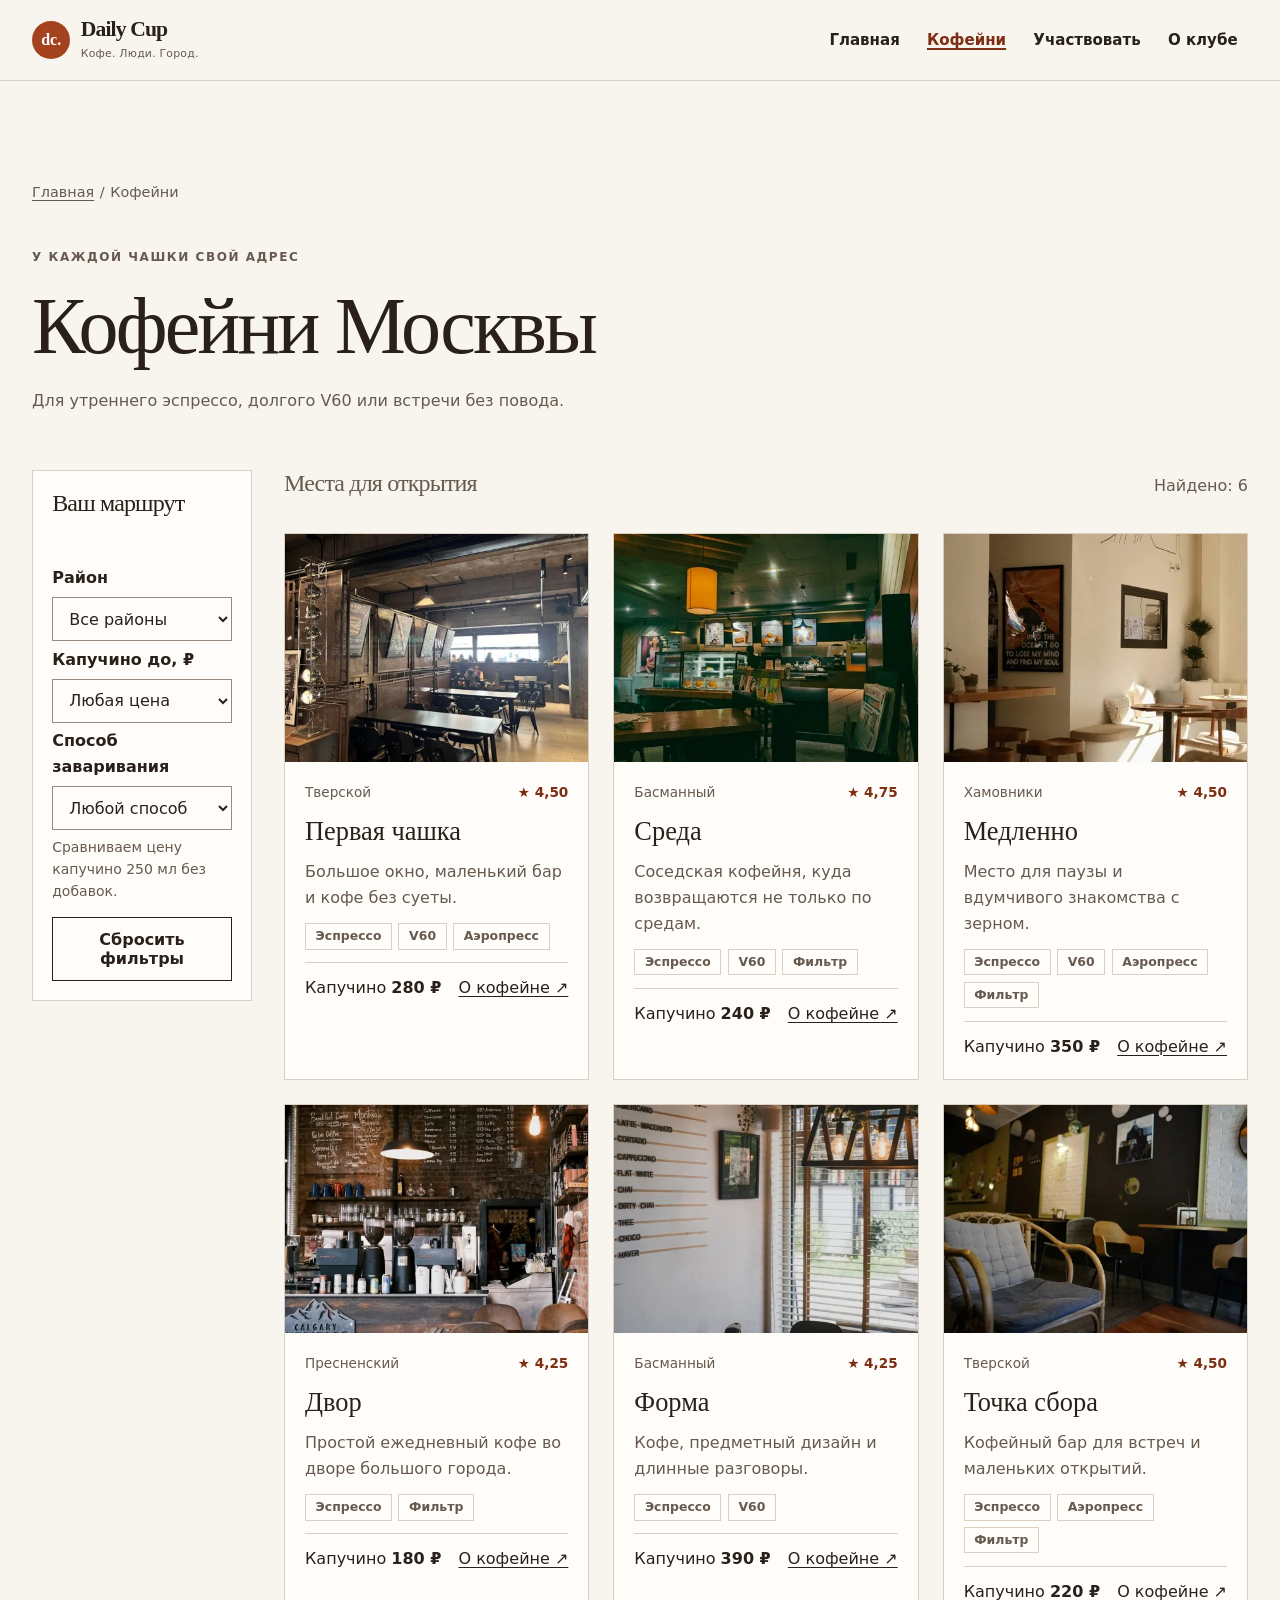
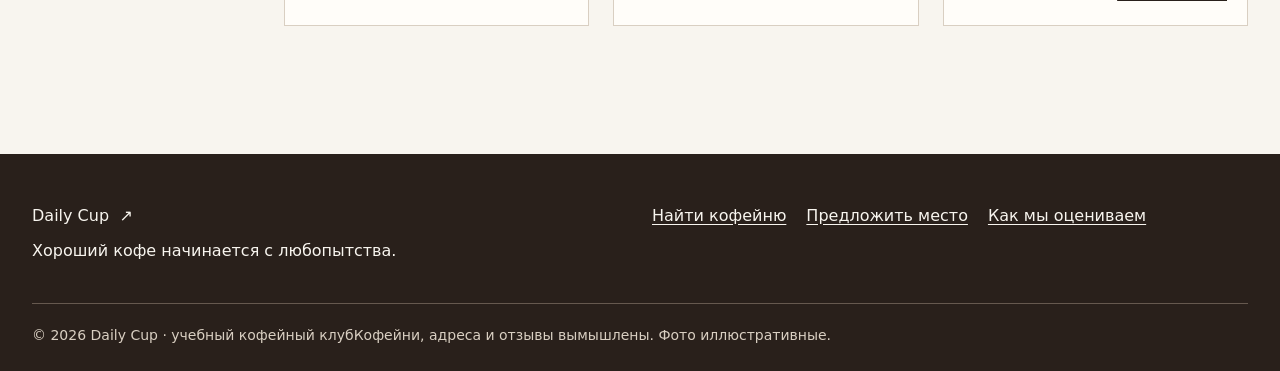
==== catalog.html @ 84a2f284 "feat: add cafe catalog with filters and detail pages" ====
<!doctype html>
<html lang="ru"><head><meta charset="utf-8"><meta name="viewport" content="width=device-width, initial-scale=1"><meta name="description" content="Подберите кофейню по району Москвы, цене капучино и способу заваривания."><meta name="theme-color" content="#f8f5ef"><title>Каталог кофеен · Daily Cup</title><link rel="stylesheet" href="css/style.css"><link rel="stylesheet" href="css/responsive.css"><script src="js/cafes.js" defer></script><script src="js/main.js" defer></script></head>
<body><a class="skip-link" href="#main">Перейти к содержимому</a><header class="site-header"><div class="container site-header__inner"><a class="brand" href="index.html" aria-label="Daily Cup, главная"><span class="brand__mark" aria-hidden="true">dc.</span><span class="brand__name">Daily Cup<span class="muted">Кофе. Люди. Город.</span></span></a><button class="menu-toggle" type="button" aria-expanded="false" aria-controls="site-nav">Меню <span aria-hidden="true">☰</span></button><nav class="site-nav" id="site-nav" aria-label="Главная навигация"><a class="site-nav__link" href="index.html">Главная</a><a class="site-nav__link" href="catalog.html" aria-current="page">Кофейни</a><a class="site-nav__link" href="order.html">Участвовать</a><a class="site-nav__link" href="contacts.html">О клубе</a></nav></div></header><main id="main" tabindex="-1"><div class="container section"><nav class="breadcrumbs" aria-label="Хлебные крошки"><a href="index.html">Главная</a><span aria-hidden="true">/</span><span aria-current="page">Кофейни</span></nav><header class="page-heading"><p class="eyebrow">У каждой чашки свой адрес</p><h1>Кофейни Москвы</h1><p class="section__lead">Для утреннего эспрессо, долгого V60 или встречи без повода.</p></header><div class="catalog-layout"><aside class="filter-panel" aria-labelledby="filter-title"><div class="section__heading"><h2 id="filter-title">Ваш маршрут</h2><button class="filter-toggle button button--small button--secondary" aria-expanded="false" aria-controls="filter-body" type="button">Фильтры</button></div><div class="filter-panel__body" id="filter-body"><form id="filter-form"><div class="field"><label class="field__label" for="district">Район</label><select id="district" name="district" aria-describedby="district-error" ><option value="">Все районы</option><option value="Тверской">Тверской</option><option value="Басманный">Басманный</option><option value="Хамовники">Хамовники</option><option value="Пресненский">Пресненский</option></select><span class="field__error" id="district-error"></span></div><div class="field"><label class="field__label" for="price">Капучино до, ₽</label><select id="price" name="price" aria-describedby="price-error" ><option value="">Любая цена</option><option value="200">200 ₽</option><option value="250">250 ₽</option><option value="300">300 ₽</option><option value="400">400 ₽</option></select><span class="field__error" id="price-error"></span></div><div class="field"><label class="field__label" for="method">Способ заваривания</label><select id="method" name="method" aria-describedby="method-error" ><option value="">Любой способ</option><option value="Эспрессо">Эспрессо</option><option value="V60">V60</option><option value="Аэропресс">Аэропресс</option><option value="Фильтр">Фильтр</option></select><span class="field__error" id="method-error"></span></div><p class="field__hint">Сравниваем цену капучино 250 мл без добавок.</p><button class="button button--secondary" type="reset">Сбросить фильтры</button></form></div></aside><section aria-labelledby="results-title"><div class="results-bar"><h2 id="results-title">Места для открытия</h2><p id="result-count" role="status">Найдено: 6</p></div><div class="cafe-grid" id="catalog-grid"><article class="cafe-card" data-cafe-id="pervaya" data-district="Тверской" data-price="280" data-methods="Эспрессо,V60,Аэропресс">
  <a class="cafe-card__media" href="product.html?id=pervaya" tabindex="-1" aria-hidden="true"><picture><source type="image/webp" srcset="images/cafe-1-480.webp 480w, images/cafe-1-960.webp 960w, images/cafe-1-1440.webp 1440w" sizes="(min-width: 1440px) 25vw, (min-width: 1024px) 33vw, (min-width: 768px) 50vw, 100vw"><img class="cafe-card__image" src="images/cafe-1-960.jpg" srcset="images/cafe-1-480.jpg 480w, images/cafe-1-960.jpg 960w, images/cafe-1-1440.jpg 1440w" sizes="(min-width: 1440px) 25vw, (min-width: 1024px) 33vw, (min-width: 768px) 50vw, 100vw" alt="" width="960" height="720" loading="lazy"></picture></a>
  <div class="cafe-card__body"><div class="cafe-card__meta"><span>Тверской</span><span class="rating" aria-label="Оценка клуба 4,50 из 5">★ 4,50</span></div>
  <h3 class="cafe-card__title"><a href="product.html?id=pervaya">Первая чашка</a></h3><p class="cafe-card__description">Большое окно, маленький бар и кофе без суеты.</p>
  <ul class="tags" aria-label="Способы заваривания"><li class="tag">Эспрессо</li><li class="tag">V60</li><li class="tag">Аэропресс</li></ul><div class="cafe-card__footer"><span>Капучино <strong>280 ₽</strong></span><a href="product.html?id=pervaya" aria-label="Подробнее о кофейне Первая чашка">О кофейне ↗</a></div></div></article><article class="cafe-card" data-cafe-id="sreda" data-district="Басманный" data-price="240" data-methods="Эспрессо,V60,Фильтр">
  <a class="cafe-card__media" href="product.html?id=sreda" tabindex="-1" aria-hidden="true"><picture><source type="image/webp" srcset="images/cafe-2-480.webp 480w, images/cafe-2-960.webp 960w, images/cafe-2-1440.webp 1440w" sizes="(min-width: 1440px) 25vw, (min-width: 1024px) 33vw, (min-width: 768px) 50vw, 100vw"><img class="cafe-card__image" src="images/cafe-2-960.jpg" srcset="images/cafe-2-480.jpg 480w, images/cafe-2-960.jpg 960w, images/cafe-2-1440.jpg 1440w" sizes="(min-width: 1440px) 25vw, (min-width: 1024px) 33vw, (min-width: 768px) 50vw, 100vw" alt="" width="960" height="720" loading="lazy"></picture></a>
  <div class="cafe-card__body"><div class="cafe-card__meta"><span>Басманный</span><span class="rating" aria-label="Оценка клуба 4,75 из 5">★ 4,75</span></div>
  <h3 class="cafe-card__title"><a href="product.html?id=sreda">Среда</a></h3><p class="cafe-card__description">Соседская кофейня, куда возвращаются не только по средам.</p>
  <ul class="tags" aria-label="Способы заваривания"><li class="tag">Эспрессо</li><li class="tag">V60</li><li class="tag">Фильтр</li></ul><div class="cafe-card__footer"><span>Капучино <strong>240 ₽</strong></span><a href="product.html?id=sreda" aria-label="Подробнее о кофейне Среда">О кофейне ↗</a></div></div></article><article class="cafe-card" data-cafe-id="medlenno" data-district="Хамовники" data-price="350" data-methods="Эспрессо,V60,Аэропресс,Фильтр">
  <a class="cafe-card__media" href="product.html?id=medlenno" tabindex="-1" aria-hidden="true"><picture><source type="image/webp" srcset="images/cafe-3-480.webp 480w, images/cafe-3-960.webp 960w, images/cafe-3-1440.webp 1440w" sizes="(min-width: 1440px) 25vw, (min-width: 1024px) 33vw, (min-width: 768px) 50vw, 100vw"><img class="cafe-card__image" src="images/cafe-3-960.jpg" srcset="images/cafe-3-480.jpg 480w, images/cafe-3-960.jpg 960w, images/cafe-3-1440.jpg 1440w" sizes="(min-width: 1440px) 25vw, (min-width: 1024px) 33vw, (min-width: 768px) 50vw, 100vw" alt="" width="960" height="720" loading="lazy"></picture></a>
  <div class="cafe-card__body"><div class="cafe-card__meta"><span>Хамовники</span><span class="rating" aria-label="Оценка клуба 4,50 из 5">★ 4,50</span></div>
  <h3 class="cafe-card__title"><a href="product.html?id=medlenno">Медленно</a></h3><p class="cafe-card__description">Место для паузы и вдумчивого знакомства с зерном.</p>
  <ul class="tags" aria-label="Способы заваривания"><li class="tag">Эспрессо</li><li class="tag">V60</li><li class="tag">Аэропресс</li><li class="tag">Фильтр</li></ul><div class="cafe-card__footer"><span>Капучино <strong>350 ₽</strong></span><a href="product.html?id=medlenno" aria-label="Подробнее о кофейне Медленно">О кофейне ↗</a></div></div></article><article class="cafe-card" data-cafe-id="dvor" data-district="Пресненский" data-price="180" data-methods="Эспрессо,Фильтр">
  <a class="cafe-card__media" href="product.html?id=dvor" tabindex="-1" aria-hidden="true"><picture><source type="image/webp" srcset="images/cafe-4-480.webp 480w, images/cafe-4-960.webp 960w, images/cafe-4-1440.webp 1440w" sizes="(min-width: 1440px) 25vw, (min-width: 1024px) 33vw, (min-width: 768px) 50vw, 100vw"><img class="cafe-card__image" src="images/cafe-4-960.jpg" srcset="images/cafe-4-480.jpg 480w, images/cafe-4-960.jpg 960w, images/cafe-4-1440.jpg 1440w" sizes="(min-width: 1440px) 25vw, (min-width: 1024px) 33vw, (min-width: 768px) 50vw, 100vw" alt="" width="960" height="720" loading="lazy"></picture></a>
  <div class="cafe-card__body"><div class="cafe-card__meta"><span>Пресненский</span><span class="rating" aria-label="Оценка клуба 4,25 из 5">★ 4,25</span></div>
  <h3 class="cafe-card__title"><a href="product.html?id=dvor">Двор</a></h3><p class="cafe-card__description">Простой ежедневный кофе во дворе большого города.</p>
  <ul class="tags" aria-label="Способы заваривания"><li class="tag">Эспрессо</li><li class="tag">Фильтр</li></ul><div class="cafe-card__footer"><span>Капучино <strong>180 ₽</strong></span><a href="product.html?id=dvor" aria-label="Подробнее о кофейне Двор">О кофейне ↗</a></div></div></article><article class="cafe-card" data-cafe-id="forma" data-district="Басманный" data-price="390" data-methods="Эспрессо,V60">
  <a class="cafe-card__media" href="product.html?id=forma" tabindex="-1" aria-hidden="true"><picture><source type="image/webp" srcset="images/cafe-5-480.webp 480w, images/cafe-5-960.webp 960w, images/cafe-5-1440.webp 1440w" sizes="(min-width: 1440px) 25vw, (min-width: 1024px) 33vw, (min-width: 768px) 50vw, 100vw"><img class="cafe-card__image" src="images/cafe-5-960.jpg" srcset="images/cafe-5-480.jpg 480w, images/cafe-5-960.jpg 960w, images/cafe-5-1440.jpg 1440w" sizes="(min-width: 1440px) 25vw, (min-width: 1024px) 33vw, (min-width: 768px) 50vw, 100vw" alt="" width="960" height="720" loading="lazy"></picture></a>
  <div class="cafe-card__body"><div class="cafe-card__meta"><span>Басманный</span><span class="rating" aria-label="Оценка клуба 4,25 из 5">★ 4,25</span></div>
  <h3 class="cafe-card__title"><a href="product.html?id=forma">Форма</a></h3><p class="cafe-card__description">Кофе, предметный дизайн и длинные разговоры.</p>
  <ul class="tags" aria-label="Способы заваривания"><li class="tag">Эспрессо</li><li class="tag">V60</li></ul><div class="cafe-card__footer"><span>Капучино <strong>390 ₽</strong></span><a href="product.html?id=forma" aria-label="Подробнее о кофейне Форма">О кофейне ↗</a></div></div></article><article class="cafe-card" data-cafe-id="tochka" data-district="Тверской" data-price="220" data-methods="Эспрессо,Аэропресс,Фильтр">
  <a class="cafe-card__media" href="product.html?id=tochka" tabindex="-1" aria-hidden="true"><picture><source type="image/webp" srcset="images/cafe-6-480.webp 480w, images/cafe-6-960.webp 960w, images/cafe-6-1440.webp 1440w" sizes="(min-width: 1440px) 25vw, (min-width: 1024px) 33vw, (min-width: 768px) 50vw, 100vw"><img class="cafe-card__image" src="images/cafe-6-960.jpg" srcset="images/cafe-6-480.jpg 480w, images/cafe-6-960.jpg 960w, images/cafe-6-1440.jpg 1440w" sizes="(min-width: 1440px) 25vw, (min-width: 1024px) 33vw, (min-width: 768px) 50vw, 100vw" alt="" width="960" height="720" loading="lazy"></picture></a>
  <div class="cafe-card__body"><div class="cafe-card__meta"><span>Тверской</span><span class="rating" aria-label="Оценка клуба 4,50 из 5">★ 4,50</span></div>
  <h3 class="cafe-card__title"><a href="product.html?id=tochka">Точка сбора</a></h3><p class="cafe-card__description">Кофейный бар для встреч и маленьких открытий.</p>
  <ul class="tags" aria-label="Способы заваривания"><li class="tag">Эспрессо</li><li class="tag">Аэропресс</li><li class="tag">Фильтр</li></ul><div class="cafe-card__footer"><span>Капучино <strong>220 ₽</strong></span><a href="product.html?id=tochka" aria-label="Подробнее о кофейне Точка сбора">О кофейне ↗</a></div></div></article></div><div class="empty-state" id="empty-state" hidden><h3>Пока нет такой чашки</h3><p>Попробуйте другой район, увеличьте бюджет или сбросьте фильтры.</p><button class="button" id="clear-filters" type="button">Показать все кофейни</button></div></section></div><noscript><p class="notice">Для фильтров нужен JavaScript. Полный каталог доступен выше.</p></noscript></div></main><footer class="site-footer"><div class="container site-footer__inner"><div><a class="brand" href="index.html">Daily Cup<span aria-hidden="true"> ↗</span></a><p>Хороший кофе начинается с любопытства.</p></div><nav class="site-footer__nav" aria-label="Навигация в подвале"><a href="catalog.html">Найти кофейню</a><a href="order.html#suggest">Предложить место</a><a href="contacts.html#criteria">Как мы оцениваем</a></nav></div><div class="container site-footer__bottom"><span>© 2026 Daily Cup · учебный кофейный клуб</span><span>Кофейни, адреса и отзывы вымышлены. Фото иллюстративные.</span></div></footer></body></html>
---- css/style.css ----
:root {
  color-scheme: light;
  --ink: #29201b;
  --muted: #66594f;
  --paper: #f8f5ef;
  --surface: #fffdf9;
  --accent: #a44220;
  --accent-dark: #7d2e13;
  --line: #d9cfc2;
  --soft: #eee6da;
  --display: Georgia, 'Times New Roman', serif;
  --body: system-ui, -apple-system, BlinkMacSystemFont, 'Segoe UI', sans-serif;
}

*, *::before, *::after { box-sizing: border-box; }
html { scroll-behavior: smooth; }
body { margin: 0; background: var(--paper); color: var(--ink); font: 400 1rem/1.6 var(--body); }
img { display: block; max-width: 100%; height: auto; }
picture { display: block; }
a { color: inherit; text-underline-offset: .2em; }
body { display: flex; min-height: 100vh; flex-direction: column; }
main { flex: 1; }
a:hover { color: var(--accent-dark); }
button, input, select, textarea { font: inherit; }
button { cursor: pointer; }
:focus-visible { outline: 3px solid var(--accent); outline-offset: 3px; }
[hidden] { display: none !important; }
h1, h2, h3, p { margin-top: 0; }
h1, h2, h3 { line-height: 1.15; }
h1, h2 { font-family: var(--display); font-weight: 400; letter-spacing: -.035em; }
.container { width: min(100% - 2rem, 90rem); margin-inline: auto; }
.visually-hidden { position: absolute; width: 1px; height: 1px; padding: 0; margin: -1px; overflow: hidden; clip: rect(0, 0, 0, 0); white-space: nowrap; border: 0; }
.skip-link { position: absolute; z-index: 100; top: .5rem; left: .5rem; padding: .75rem 1rem; background: var(--ink); color: #fff; transform: translateY(-160%); }
.skip-link:focus { transform: translateY(0); color: #fff; }

.site-header { position: relative; z-index: 10; background: var(--paper); border-bottom: 1px solid var(--line); }
.site-header__inner { display: flex; flex-wrap: wrap; align-items: center; justify-content: space-between; gap: .5rem 1rem; min-height: 5rem; }
.brand { display: inline-flex; align-items: center; gap: .65rem; min-height: 44px; color: var(--ink); text-decoration: none; }
.brand__mark { display: grid; place-items: center; width: 2.4rem; height: 2.4rem; border-radius: 50%; background: var(--accent); color: white; font-family: var(--display); font-weight: 700; }
.brand__name { font: 700 1.35rem/1 var(--display); letter-spacing: -.04em; }
.brand__name .muted { display: block; margin-top: .4rem; font: 400 .68rem/1.2 var(--body); letter-spacing: .02em; }
.menu-toggle, .filter-toggle { min-height: 44px; padding: .55rem .9rem; border: 1px solid var(--line); background: var(--surface); color: var(--ink); }
.menu-toggle { display: none; }
.js .menu-toggle { display: inline-flex; align-items: center; }
.site-nav { display: flex; flex-wrap: wrap; align-items: center; gap: 0 .4rem; width: 100%; padding-bottom: .75rem; }
.js .site-nav:not(.is-open) { display: none; }
.site-nav__link { display: inline-flex; align-items: center; min-height: 44px; padding: .5rem .65rem; font-size: .94rem; font-weight: 600; text-decoration: none; }
.site-nav__link[aria-current='page'] { color: var(--accent-dark); text-decoration: underline; text-decoration-thickness: 2px; }
.button { display: inline-flex; align-items: center; justify-content: center; gap: .5rem; min-height: 44px; padding: .75rem 1.2rem; border: 1px solid var(--ink); background: var(--ink); color: #fff; font-weight: 650; line-height: 1.2; text-align: center; text-decoration: none; transition: background-color .2s, color .2s, border-color .2s; }
.button:hover { border-color: var(--accent-dark); background: var(--accent-dark); color: #fff; }
.button--secondary { background: transparent; color: var(--ink); }
.button--secondary:hover { color: #fff; }
.button--light { border-color: var(--surface); background: var(--surface); color: var(--ink); }
.button--light:hover { border-color: var(--soft); background: var(--soft); color: var(--ink); }
.button--small { padding: .55rem .85rem; font-size: .9rem; }
.eyebrow { margin-bottom: .8rem; color: var(--accent-dark); font-size: .75rem; font-weight: 750; letter-spacing: .13em; text-transform: uppercase; }
.muted { color: var(--muted); }
.badge, .tag { display: inline-flex; align-items: center; padding: .25rem .6rem; border: 1px solid var(--line); color: var(--muted); font-size: .78rem; font-weight: 600; line-height: 1.3; }
.badge--accent { border-color: #dcb9a8; background: #f5e6dd; color: var(--accent-dark); }
.tags { display: flex; flex-wrap: wrap; gap: .4rem; padding: 0; margin: 0; list-style: none; }

.hero { padding-block: 2.5rem 0; }
.hero__content { padding-bottom: 2rem; }
.hero__title { max-width: 13ch; margin-bottom: 1.2rem; font-size: clamp(2.9rem, 8vw, 6.5rem); }
.hero__text { max-width: 38rem; color: var(--muted); font-size: 1.1rem; }
.hero__actions { display: flex; flex-wrap: wrap; gap: .75rem; margin-top: 1.5rem; }
.hero__media { position: relative; }
.hero__media img { width: 100%; aspect-ratio: 4 / 3; object-fit: cover; }
.hero__note { margin: .65rem 0 0; color: var(--muted); font-size: .85rem; }
.section { padding-block: 3.5rem; }
.section__heading, .catalog-header { margin-bottom: 1.75rem; }
.section__title { margin-bottom: .7rem; font-size: clamp(2.1rem, 5vw, 3.75rem); }
.section__lead { max-width: 44rem; margin-bottom: 1.5rem; color: var(--muted); }
.stats { display: grid; grid-template-columns: repeat(2, minmax(0, 1fr)); gap: 1rem; border-block: 1px solid var(--line); padding-block: 1.5rem; }
.stats__item { min-width: 0; color: var(--muted); font-size: .9rem; }
.stats__value { display: block; color: var(--ink); font: 400 2.2rem/1.1 var(--display); }
.cafe-grid { display: grid; grid-template-columns: minmax(0, 1fr); gap: 1.5rem; }
.cafe-card { min-width: 0; background: var(--surface); border: 1px solid var(--line); }
.cafe-card__media { position: relative; display: block; overflow: hidden; background: var(--soft); }
.cafe-card__media .badge { position: absolute; top: 1rem; left: 1rem; }
.cafe-card__image, .cafe-card__media img { width: 100%; aspect-ratio: 4 / 3; object-fit: cover; transition: transform .3s; }
.cafe-card:hover .cafe-card__image { transform: scale(1.025); }
.cafe-card__body { display: grid; gap: .8rem; padding: 1.25rem; }
.cafe-card__meta, .cafe-card__footer { display: flex; align-items: center; justify-content: space-between; flex-wrap: wrap; gap: .5rem; }
.cafe-card__meta { color: var(--muted); font-size: .85rem; }
.cafe-card__title { margin: 0; font: 400 1.65rem/1.15 var(--display); }
.cafe-card__title a { text-decoration: none; }
.cafe-card__title a:hover { text-decoration: underline; }
.cafe-card__description { margin: 0; color: var(--muted); }
.cafe-card__footer { padding-top: .75rem; border-top: 1px solid var(--line); }
.rating { color: var(--accent-dark); font-weight: 750; white-space: nowrap; }
.steps { display: grid; gap: 1.5rem; padding: 0; list-style: none; counter-reset: steps; }
.rating--large { font-size: 1.5rem; }
.photo-credit { margin-top: .5rem; color: var(--muted); font-size: .8rem; }
.steps__item { border-top: 1px solid var(--line); padding-top: 1rem; counter-increment: steps; }
.steps__item::before { content: '0' counter(steps); display: block; margin-bottom: 1rem; color: var(--accent-dark); font: 400 1.25rem var(--display); }
.banner { padding: 2rem; background: var(--ink); color: #fff; }
.banner .eyebrow { color: #f3bb9e; }
.banner a:not(.button) { color: inherit; }

.breadcrumbs { padding-block: 1.25rem; color: var(--muted); font-size: .9rem; }
.breadcrumbs span[aria-hidden='true'] { margin-inline: .35rem; }
.page-heading { padding-block: 1.5rem 2rem; }
.page-heading h1 { max-width: 20ch; margin-bottom: 1rem; font-size: clamp(2.6rem, 7vw, 5rem); }
.page-heading p { max-width: 45rem; color: var(--muted); }
.catalog-layout, .detail-layout, .content-layout { display: grid; gap: 2rem; align-items: start; }
.filter-panel { padding: 1.2rem; border: 1px solid var(--line); background: var(--surface); }
.filter-toggle { width: 100%; text-align: left; }
.filter-panel__body { padding-top: 1rem; }
.filter-panel__body.is-collapsed { display: none; }
.filter-summary { margin-block: 1rem; color: var(--muted); font-size: .9rem; }
.filter-actions { display: flex; flex-wrap: wrap; gap: .5rem; margin-top: 1rem; }
.results-bar { display: flex; flex-wrap: wrap; justify-content: space-between; align-items: center; gap: 1rem; margin-bottom: 1rem; color: var(--muted); }
.empty-state { padding: 2rem; border: 1px solid var(--line); background: var(--surface); }

.form { display: grid; gap: 1.25rem; }
.form__grid { display: grid; gap: 1.2rem; }
.form__group { min-width: 0; margin: 0; padding: 0; border: 0; }
.form__legend { margin-bottom: .75rem; font-weight: 700; }
.form__actions { display: flex; flex-wrap: wrap; gap: .75rem; align-items: center; }
.field { min-width: 0; }
.field__label { display: block; margin-bottom: .4rem; font-weight: 650; }
.field input:not([type='checkbox']):not([type='radio']), .field select, .field textarea { display: block; width: 100%; min-height: 44px; padding: .65rem .75rem; border: 1px solid #9a8b7e; border-radius: 0; background: var(--surface); color: var(--ink); }
.field textarea { min-height: 8rem; resize: vertical; }
.field input[type='checkbox'], .field input[type='radio'] { width: 1.2rem; height: 1.2rem; accent-color: var(--accent-dark); }
.field__check { display: flex; align-items: center; gap: .65rem; min-height: 44px; }
.field__hint { display: block; margin-top: .35rem; color: var(--muted); font-size: .875rem; }
.field__error { display: block; margin-top: .35rem; color: #9b291e; font-size: .875rem; }
.form-tabs, .detail-actions { display: flex; flex-wrap: wrap; gap: .75rem; margin-block: 1rem; }
.field [aria-invalid='true'] { border-color: #9b291e !important; outline: 2px solid #9b291e; outline-offset: 1px; }
.notice { padding: 1rem 1.2rem; border-left: 4px solid var(--ink); background: var(--soft); }
.notice--success { border-color: #38633e; background: #e8f1e7; }
.notice--error { border-color: #9b291e; background: #fae9e5; }

.detail-intro { margin-bottom: 1.5rem; }
.detail-photo img { width: 100%; aspect-ratio: 4 / 3; object-fit: cover; }
.detail-summary { display: grid; gap: 1rem; }
.gallery { display: flex; flex-wrap: wrap; gap: .5rem; margin-top: 1rem; }
.gallery__button { padding: 0; border: 0; background: var(--soft); }
.gallery__button img { width: 100%; aspect-ratio: 4 / 3; object-fit: cover; }
.facts { display: grid; gap: 0; margin: 0; }
.facts__item { display: flex; justify-content: space-between; gap: 1rem; padding-block: .85rem; border-bottom: 1px solid var(--line); }
.facts__label { color: var(--muted); }
.facts__value { margin: 0; font-weight: 650; text-align: right; }
.table-wrapper { width: 100%; }
.criteria-table { display: block; width: 100%; border-collapse: collapse; }
.criteria-table thead { position: absolute; width: 1px; height: 1px; overflow: hidden; clip: rect(0, 0, 0, 0); white-space: nowrap; }
.criteria-table tbody, .criteria-table tr, .criteria-table th, .criteria-table td { display: block; }
.criteria-table tr { margin-bottom: .75rem; padding: .8rem 1rem; border: 1px solid var(--line); background: var(--surface); }
.criteria-table th, .criteria-table td { padding: .4rem 0; text-align: left; }
.criteria-table td[data-label]::before { content: attr(data-label) ': '; color: var(--muted); font-weight: 600; }
.reviews, .saved-list { display: grid; gap: 1rem; }
.review, .saved-item { padding: 1.25rem; border: 1px solid var(--line); background: var(--surface); }
.review__meta { display: flex; flex-wrap: wrap; justify-content: space-between; gap: .5rem; margin-bottom: .75rem; color: var(--muted); }
.review__text { margin-bottom: 0; }
.prose { max-width: 48rem; }
.prose h2 { margin-top: 2rem; font-size: 2rem; }
.prose p, .prose li { max-width: 70ch; }
.review__scores { display: flex; flex-wrap: wrap; gap: .5rem 1rem; color: var(--muted); font-size: .9rem; }
.faq { border-top: 1px solid var(--line); }
.faq details { border-bottom: 1px solid var(--line); }
.faq summary { min-height: 44px; padding-block: 1rem; font-weight: 650; cursor: pointer; }

.dialog { width: min(90vw, 60rem); max-width: 90vw; max-height: 90dvh; padding: 0; overflow: auto; border: 1px solid var(--line); background: var(--surface); color: var(--ink); }
.dialog::backdrop { background: rgb(25 18 14 / .75); }
.dialog__inner { padding: 1.25rem; }
.dialog__header { display: flex; justify-content: space-between; align-items: center; gap: 1rem; }
.dialog__close { display: inline-grid; place-items: center; flex: 0 0 44px; min-height: 44px; border: 1px solid var(--line); background: var(--surface); color: var(--ink); font-size: 1.5rem; }
.dialog__image { width: 100%; max-height: 70dvh; object-fit: contain; }
.site-footer { margin-top: 3rem; padding-block: 2.5rem 1.5rem; background: var(--ink); color: #f8f5ef; }
.site-footer__inner { display: grid; gap: 1.5rem; }
.site-footer .brand { color: inherit; }
.site-footer__nav { display: flex; flex-wrap: wrap; gap: .25rem 1.25rem; }
.site-footer__nav a { display: inline-flex; align-items: center; min-height: 44px; }
.site-footer a:hover { color: #f3bb9e; }
.site-footer__bottom { margin-top: 1.5rem; padding-top: 1.25rem; border-top: 1px solid #66594f; color: #d9cfc2; font-size: .875rem; }
---- css/responsive.css ----
@media (min-width: 48rem) {
  .container { width: min(100% - 4rem, 90rem); }
  .section { padding-block: 5rem; }
  .section__heading { display: flex; align-items: end; justify-content: space-between; gap: 2rem; }
  .stats { grid-template-columns: repeat(4, minmax(0, 1fr)); gap: 2rem; }
  .cafe-grid { grid-template-columns: repeat(2, minmax(0, 1fr)); }
  .steps { grid-template-columns: repeat(3, minmax(0, 1fr)); gap: 2rem; }
  .form__grid { grid-template-columns: repeat(2, minmax(0, 1fr)); }
  .field--wide { grid-column: 1 / -1; }
  .criteria-table { display: table; }
  .criteria-table thead { position: static; display: table-header-group; width: auto; height: auto; overflow: visible; clip: auto; white-space: normal; }
  .criteria-table tbody { display: table-row-group; }
  .criteria-table tr { display: table-row; margin: 0; padding: 0; border: 0; background: transparent; }
  .criteria-table th, .criteria-table td { display: table-cell; padding: 1rem; border-bottom: 1px solid var(--line); vertical-align: top; }
  .criteria-table th { background: var(--soft); }
  .criteria-table td[data-label]::before { content: none; }
  .site-footer__inner { grid-template-columns: 1fr 1fr; align-items: start; }
}

@media (min-width: 64rem) {
  .site-header__inner { flex-wrap: nowrap; }
  .js .menu-toggle { display: none; }
  .site-nav, .js .site-nav:not(.is-open) { display: flex; width: auto; padding-bottom: 0; }
  .hero { display: grid; grid-template-columns: 1fr 1fr; align-items: center; gap: 3rem; padding-block: 3rem 0; }
  .hero__content { padding-bottom: 0; }
  .hero__media img { min-height: 32rem; }
  .cafe-grid { grid-template-columns: repeat(3, minmax(0, 1fr)); }
  .catalog-layout { grid-template-columns: 220px minmax(0, 1fr); }
  .filter-toggle { display: none; }
  .filter-panel__body, .filter-panel__body.is-collapsed { display: block; padding-top: 0; }
  .detail-layout { grid-template-columns: minmax(0, 1.25fr) minmax(0, 1fr); gap: 3rem; }
  .content-layout { grid-template-columns: minmax(0, 2fr) minmax(15rem, 1fr); gap: 3rem; }
  .banner { padding: 3rem; }
}

@media (min-width: 90rem) {
  .cafe-grid { grid-template-columns: repeat(4, minmax(0, 1fr)); }
  .cafe-grid--top { grid-template-columns: repeat(3, minmax(0, 1fr)); }
}

@media (prefers-reduced-motion: reduce) {
  html { scroll-behavior: auto; }
  *, *::before, *::after { animation-duration: .01ms !important; animation-iteration-count: 1 !important; transition-duration: .01ms !important; scroll-behavior: auto !important; }
}
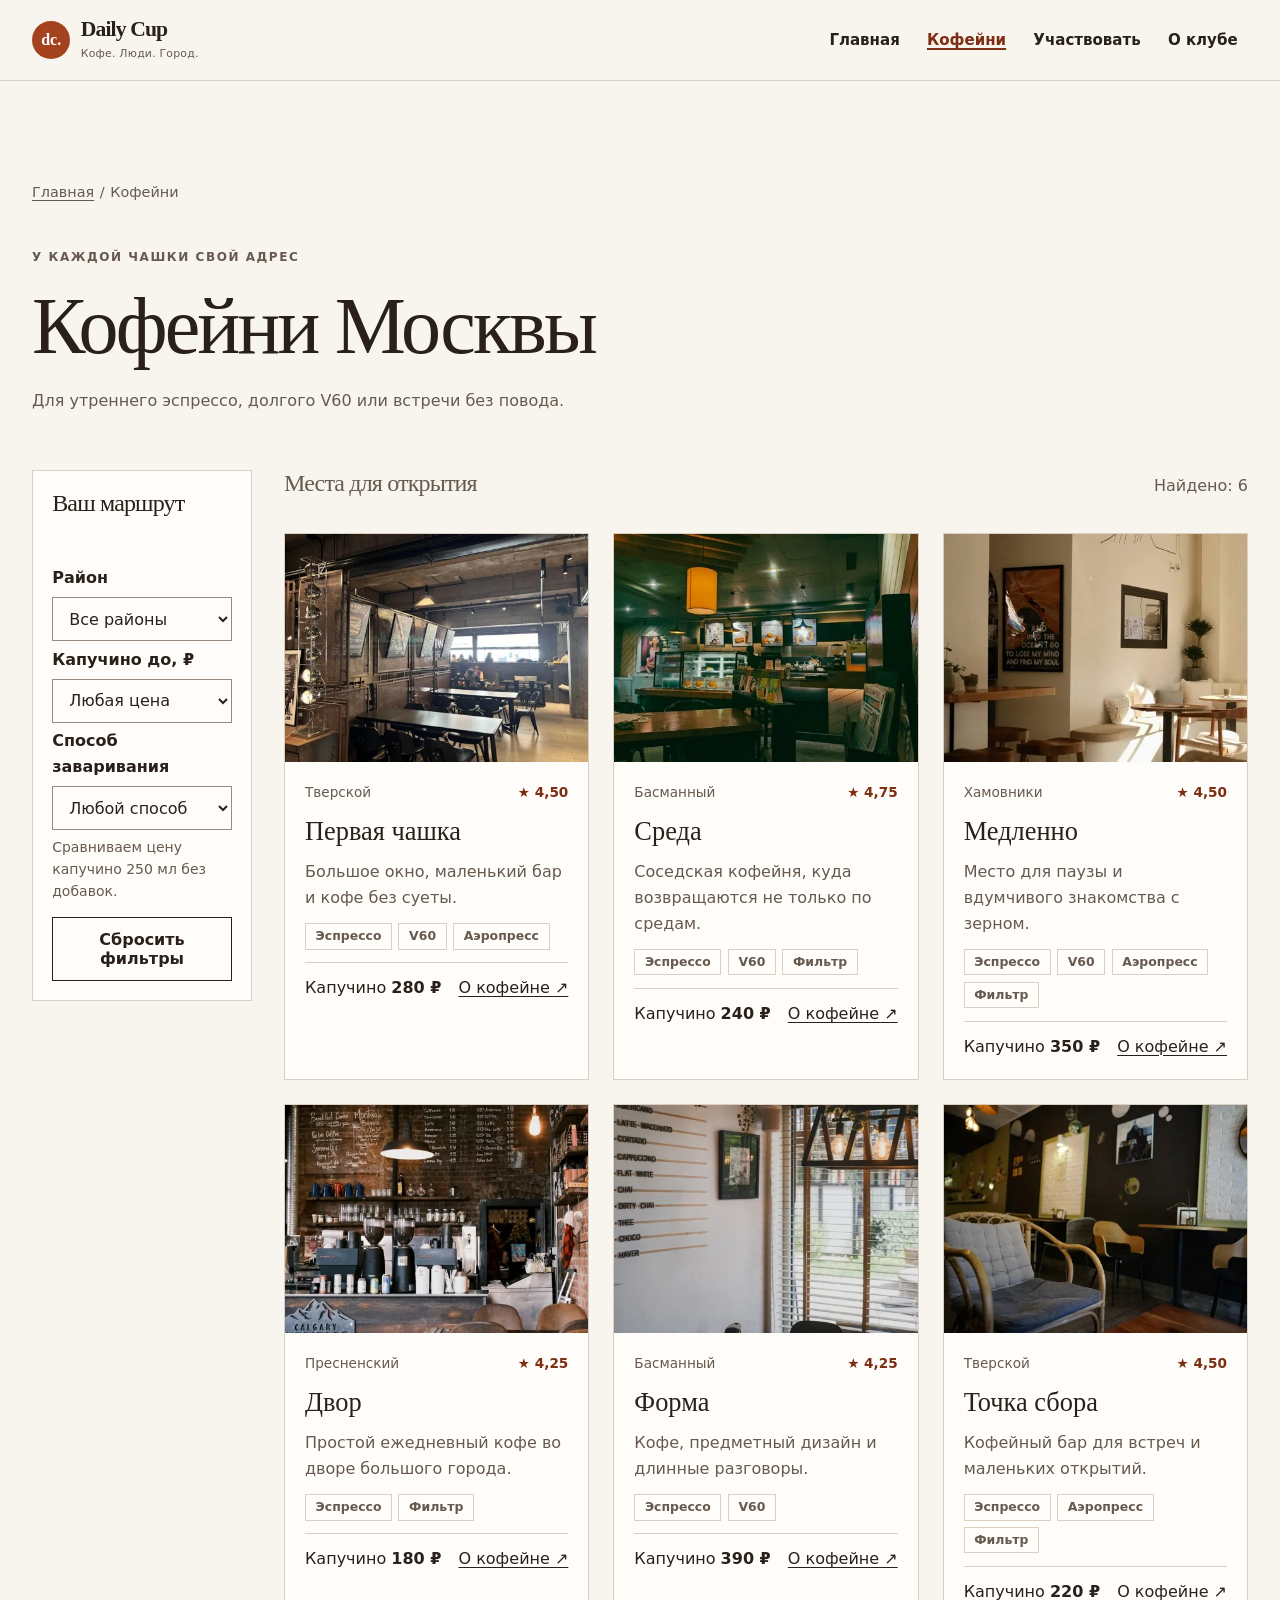
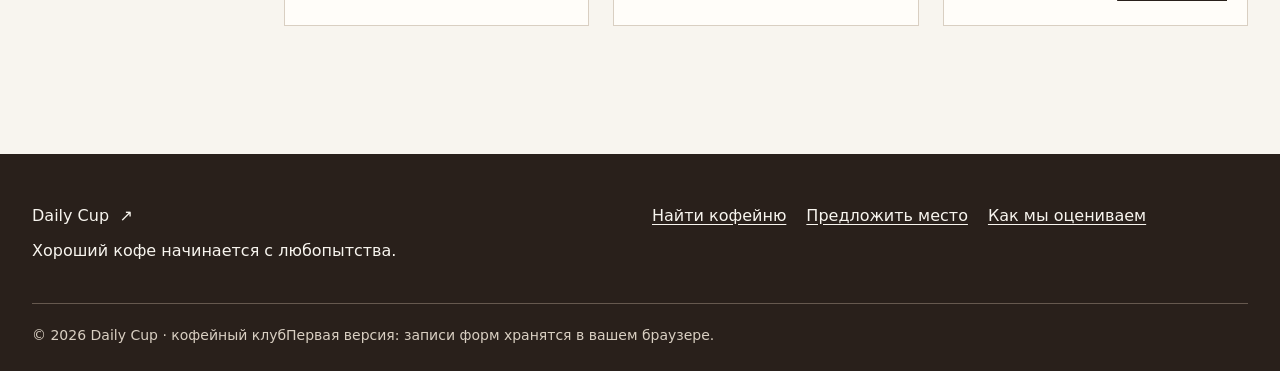
==== commit 2c06ee0c: "docs: position Daily Cup as a public product (cherry picked from commit 2864d81b08ce42ce01ddbb7c412d" ====
--- a/catalog.html
+++ b/catalog.html
@@ -24,4 +24,4 @@
   <a class="cafe-card__media" href="product.html?id=tochka" tabindex="-1" aria-hidden="true"><picture><source type="image/webp" srcset="images/cafe-6-480.webp 480w, images/cafe-6-960.webp 960w, images/cafe-6-1440.webp 1440w" sizes="(min-width: 1440px) 25vw, (min-width: 1024px) 33vw, (min-width: 768px) 50vw, 100vw"><img class="cafe-card__image" src="images/cafe-6-960.jpg" srcset="images/cafe-6-480.jpg 480w, images/cafe-6-960.jpg 960w, images/cafe-6-1440.jpg 1440w" sizes="(min-width: 1440px) 25vw, (min-width: 1024px) 33vw, (min-width: 768px) 50vw, 100vw" alt="" width="960" height="720" loading="lazy"></picture></a>
   <div class="cafe-card__body"><div class="cafe-card__meta"><span>Тверской</span><span class="rating" aria-label="Оценка клуба 4,50 из 5">★ 4,50</span></div>
   <h3 class="cafe-card__title"><a href="product.html?id=tochka">Точка сбора</a></h3><p class="cafe-card__description">Кофейный бар для встреч и маленьких открытий.</p>
-  <ul class="tags" aria-label="Способы заваривания"><li class="tag">Эспрессо</li><li class="tag">Аэропресс</li><li class="tag">Фильтр</li></ul><div class="cafe-card__footer"><span>Капучино <strong>220 ₽</strong></span><a href="product.html?id=tochka" aria-label="Подробнее о кофейне Точка сбора">О кофейне ↗</a></div></div></article></div><div class="empty-state" id="empty-state" hidden><h3>Пока нет такой чашки</h3><p>Попробуйте другой район, увеличьте бюджет или сбросьте фильтры.</p><button class="button" id="clear-filters" type="button">Показать все кофейни</button></div></section></div><noscript><p class="notice">Для фильтров нужен JavaScript. Полный каталог доступен выше.</p></noscript></div></main><footer class="site-footer"><div class="container site-footer__inner"><div><a class="brand" href="index.html">Daily Cup<span aria-hidden="true"> ↗</span></a><p>Хороший кофе начинается с любопытства.</p></div><nav class="site-footer__nav" aria-label="Навигация в подвале"><a href="catalog.html">Найти кофейню</a><a href="order.html#suggest">Предложить место</a><a href="contacts.html#criteria">Как мы оцениваем</a></nav></div><div class="container site-footer__bottom"><span>© 2026 Daily Cup · учебный кофейный клуб</span><span>Кофейни, адреса и отзывы вымышлены. Фото иллюстративные.</span></div></footer></body></html>
+  <ul class="tags" aria-label="Способы заваривания"><li class="tag">Эспрессо</li><li class="tag">Аэропресс</li><li class="tag">Фильтр</li></ul><div class="cafe-card__footer"><span>Капучино <strong>220 ₽</strong></span><a href="product.html?id=tochka" aria-label="Подробнее о кофейне Точка сбора">О кофейне ↗</a></div></div></article></div><div class="empty-state" id="empty-state" hidden><h3>Пока нет такой чашки</h3><p>Попробуйте другой район, увеличьте бюджет или сбросьте фильтры.</p><button class="button" id="clear-filters" type="button">Показать все кофейни</button></div></section></div><noscript><p class="notice">Для фильтров нужен JavaScript. Полный каталог доступен выше.</p></noscript></div></main><footer class="site-footer"><div class="container site-footer__inner"><div><a class="brand" href="index.html">Daily Cup<span aria-hidden="true"> ↗</span></a><p>Хороший кофе начинается с любопытства.</p></div><nav class="site-footer__nav" aria-label="Навигация в подвале"><a href="catalog.html">Найти кофейню</a><a href="order.html#suggest">Предложить место</a><a href="contacts.html#criteria">Как мы оцениваем</a></nav></div><div class="container site-footer__bottom"><span>© 2026 Daily Cup · кофейный клуб</span><span>Первая версия: записи форм хранятся в вашем браузере.</span></div></footer></body></html>
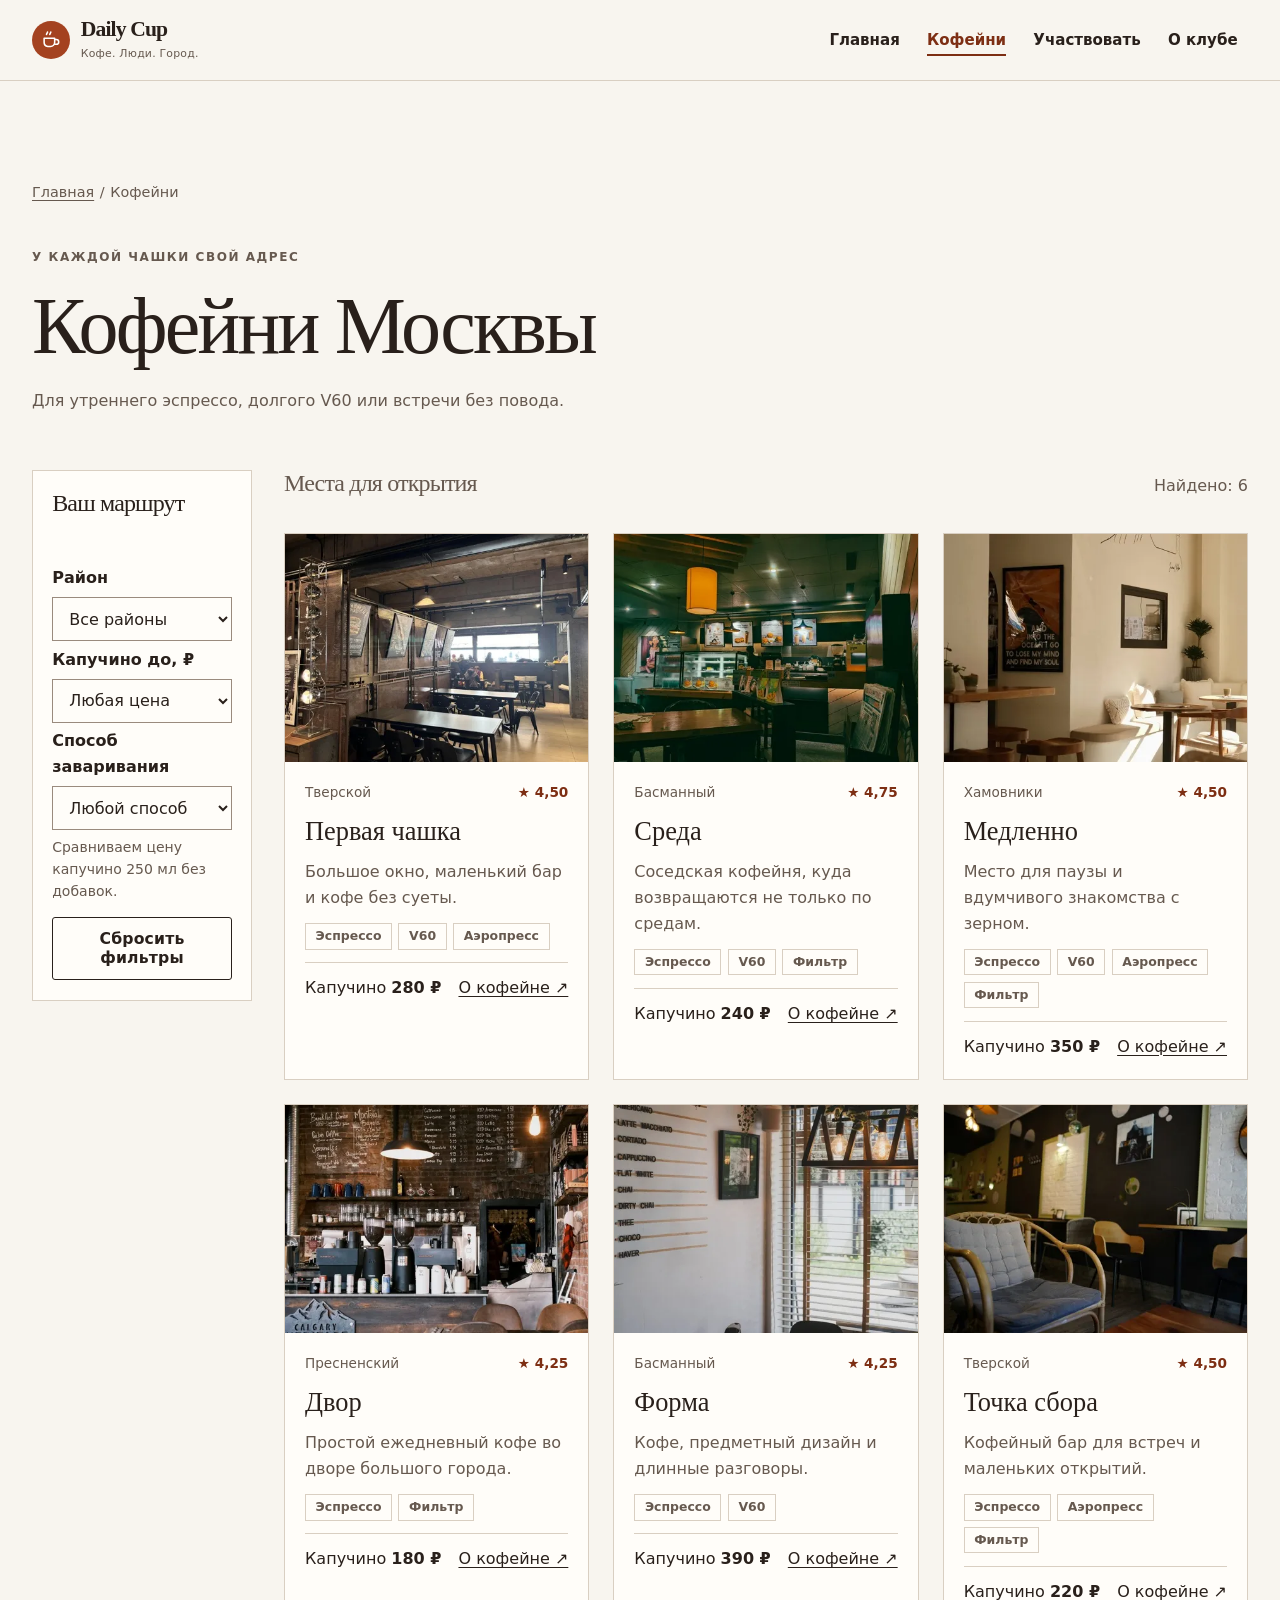
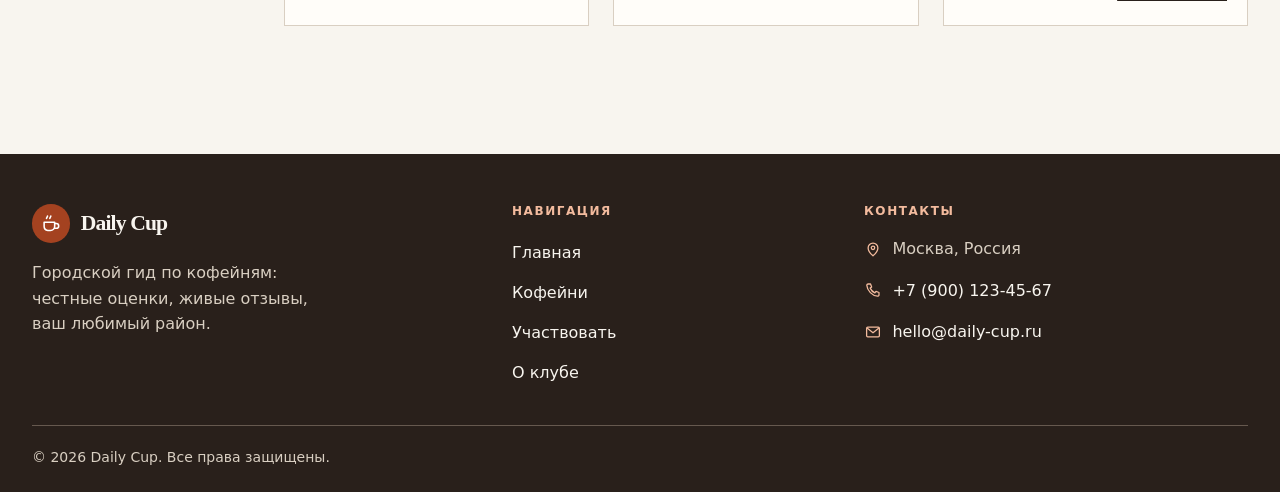
==== commit 26c502ac: "feat: rework footer, brand mark and add scroll animations" ====
--- a/catalog.html
+++ b/catalog.html
@@ -1,6 +1,6 @@
 <!doctype html>
 <html lang="ru"><head><meta charset="utf-8"><meta name="viewport" content="width=device-width, initial-scale=1"><meta name="description" content="Подберите кофейню по району Москвы, цене капучино и способу заваривания."><meta name="theme-color" content="#f8f5ef"><title>Каталог кофеен · Daily Cup</title><link rel="stylesheet" href="css/style.css"><link rel="stylesheet" href="css/responsive.css"><script src="js/cafes.js" defer></script><script src="js/main.js" defer></script></head>
-<body><a class="skip-link" href="#main">Перейти к содержимому</a><header class="site-header"><div class="container site-header__inner"><a class="brand" href="index.html" aria-label="Daily Cup, главная"><span class="brand__mark" aria-hidden="true">dc.</span><span class="brand__name">Daily Cup<span class="muted">Кофе. Люди. Город.</span></span></a><button class="menu-toggle" type="button" aria-expanded="false" aria-controls="site-nav">Меню <span aria-hidden="true">☰</span></button><nav class="site-nav" id="site-nav" aria-label="Главная навигация"><a class="site-nav__link" href="index.html">Главная</a><a class="site-nav__link" href="catalog.html" aria-current="page">Кофейни</a><a class="site-nav__link" href="order.html">Участвовать</a><a class="site-nav__link" href="contacts.html">О клубе</a></nav></div></header><main id="main" tabindex="-1"><div class="container section"><nav class="breadcrumbs" aria-label="Хлебные крошки"><a href="index.html">Главная</a><span aria-hidden="true">/</span><span aria-current="page">Кофейни</span></nav><header class="page-heading"><p class="eyebrow">У каждой чашки свой адрес</p><h1>Кофейни Москвы</h1><p class="section__lead">Для утреннего эспрессо, долгого V60 или встречи без повода.</p></header><div class="catalog-layout"><aside class="filter-panel" aria-labelledby="filter-title"><div class="section__heading"><h2 id="filter-title">Ваш маршрут</h2><button class="filter-toggle button button--small button--secondary" aria-expanded="false" aria-controls="filter-body" type="button">Фильтры</button></div><div class="filter-panel__body" id="filter-body"><form id="filter-form"><div class="field"><label class="field__label" for="district">Район</label><select id="district" name="district" aria-describedby="district-error" ><option value="">Все районы</option><option value="Тверской">Тверской</option><option value="Басманный">Басманный</option><option value="Хамовники">Хамовники</option><option value="Пресненский">Пресненский</option></select><span class="field__error" id="district-error"></span></div><div class="field"><label class="field__label" for="price">Капучино до, ₽</label><select id="price" name="price" aria-describedby="price-error" ><option value="">Любая цена</option><option value="200">200 ₽</option><option value="250">250 ₽</option><option value="300">300 ₽</option><option value="400">400 ₽</option></select><span class="field__error" id="price-error"></span></div><div class="field"><label class="field__label" for="method">Способ заваривания</label><select id="method" name="method" aria-describedby="method-error" ><option value="">Любой способ</option><option value="Эспрессо">Эспрессо</option><option value="V60">V60</option><option value="Аэропресс">Аэропресс</option><option value="Фильтр">Фильтр</option></select><span class="field__error" id="method-error"></span></div><p class="field__hint">Сравниваем цену капучино 250 мл без добавок.</p><button class="button button--secondary" type="reset">Сбросить фильтры</button></form></div></aside><section aria-labelledby="results-title"><div class="results-bar"><h2 id="results-title">Места для открытия</h2><p id="result-count" role="status">Найдено: 6</p></div><div class="cafe-grid" id="catalog-grid"><article class="cafe-card" data-cafe-id="pervaya" data-district="Тверской" data-price="280" data-methods="Эспрессо,V60,Аэропресс">
+<body><a class="skip-link" href="#main">Перейти к содержимому</a><header class="site-header"><div class="container site-header__inner"><a class="brand" href="index.html" aria-label="Daily Cup, главная"><span class="brand__mark" aria-hidden="true"><svg viewBox="0 0 24 24" width="22" height="22" fill="none" stroke="currentColor" stroke-width="1.7" stroke-linecap="round" stroke-linejoin="round" focusable="false"><path d="M4.5 10h11.5v4.5A4.5 4.5 0 0 1 11.5 19h-3A4.5 4.5 0 0 1 4.5 14.5z"/><path d="M16 11.5h1.8a2.6 2.6 0 0 1 0 5.2H16"/><path d="M8.2 3.2c0 1.2-1.1 1.7-1.1 2.9M11.8 3.2c0 1.2-1.1 1.7-1.1 2.9"/></svg></span><span class="brand__name">Daily Cup<span class="muted">Кофе. Люди. Город.</span></span></a><button class="menu-toggle" type="button" aria-expanded="false" aria-controls="site-nav">Меню <span aria-hidden="true">☰</span></button><nav class="site-nav" id="site-nav" aria-label="Главная навигация"><a class="site-nav__link" href="index.html">Главная</a><a class="site-nav__link" href="catalog.html" aria-current="page">Кофейни</a><a class="site-nav__link" href="order.html">Участвовать</a><a class="site-nav__link" href="contacts.html">О клубе</a></nav></div></header><main id="main" tabindex="-1"><div class="container section"><nav class="breadcrumbs" aria-label="Хлебные крошки"><a href="index.html">Главная</a><span aria-hidden="true">/</span><span aria-current="page">Кофейни</span></nav><header class="page-heading"><p class="eyebrow">У каждой чашки свой адрес</p><h1>Кофейни Москвы</h1><p class="section__lead">Для утреннего эспрессо, долгого V60 или встречи без повода.</p></header><div class="catalog-layout"><aside class="filter-panel" aria-labelledby="filter-title"><div class="section__heading"><h2 id="filter-title">Ваш маршрут</h2><button class="filter-toggle button button--small button--secondary" aria-expanded="false" aria-controls="filter-body" type="button">Фильтры</button></div><div class="filter-panel__body" id="filter-body"><form id="filter-form"><div class="field"><label class="field__label" for="district">Район</label><select id="district" name="district" aria-describedby="district-error" ><option value="">Все районы</option><option value="Тверской">Тверской</option><option value="Басманный">Басманный</option><option value="Хамовники">Хамовники</option><option value="Пресненский">Пресненский</option></select><span class="field__error" id="district-error"></span></div><div class="field"><label class="field__label" for="price">Капучино до, ₽</label><select id="price" name="price" aria-describedby="price-error" ><option value="">Любая цена</option><option value="200">200 ₽</option><option value="250">250 ₽</option><option value="300">300 ₽</option><option value="400">400 ₽</option></select><span class="field__error" id="price-error"></span></div><div class="field"><label class="field__label" for="method">Способ заваривания</label><select id="method" name="method" aria-describedby="method-error" ><option value="">Любой способ</option><option value="Эспрессо">Эспрессо</option><option value="V60">V60</option><option value="Аэропресс">Аэропресс</option><option value="Фильтр">Фильтр</option></select><span class="field__error" id="method-error"></span></div><p class="field__hint">Сравниваем цену капучино 250 мл без добавок.</p><button class="button button--secondary" type="reset">Сбросить фильтры</button></form></div></aside><section aria-labelledby="results-title"><div class="results-bar"><h2 id="results-title">Места для открытия</h2><p id="result-count" role="status">Найдено: 6</p></div><div class="cafe-grid" id="catalog-grid"><article class="cafe-card" data-cafe-id="pervaya" data-district="Тверской" data-price="280" data-methods="Эспрессо,V60,Аэропресс">
   <a class="cafe-card__media" href="product.html?id=pervaya" tabindex="-1" aria-hidden="true"><picture><source type="image/webp" srcset="images/cafe-1-480.webp 480w, images/cafe-1-960.webp 960w, images/cafe-1-1440.webp 1440w" sizes="(min-width: 1440px) 25vw, (min-width: 1024px) 33vw, (min-width: 768px) 50vw, 100vw"><img class="cafe-card__image" src="images/cafe-1-960.jpg" srcset="images/cafe-1-480.jpg 480w, images/cafe-1-960.jpg 960w, images/cafe-1-1440.jpg 1440w" sizes="(min-width: 1440px) 25vw, (min-width: 1024px) 33vw, (min-width: 768px) 50vw, 100vw" alt="" width="960" height="720" loading="lazy"></picture></a>
   <div class="cafe-card__body"><div class="cafe-card__meta"><span>Тверской</span><span class="rating" aria-label="Оценка клуба 4,50 из 5">★ 4,50</span></div>
   <h3 class="cafe-card__title"><a href="product.html?id=pervaya">Первая чашка</a></h3><p class="cafe-card__description">Большое окно, маленький бар и кофе без суеты.</p>
@@ -24,4 +24,27 @@
   <a class="cafe-card__media" href="product.html?id=tochka" tabindex="-1" aria-hidden="true"><picture><source type="image/webp" srcset="images/cafe-6-480.webp 480w, images/cafe-6-960.webp 960w, images/cafe-6-1440.webp 1440w" sizes="(min-width: 1440px) 25vw, (min-width: 1024px) 33vw, (min-width: 768px) 50vw, 100vw"><img class="cafe-card__image" src="images/cafe-6-960.jpg" srcset="images/cafe-6-480.jpg 480w, images/cafe-6-960.jpg 960w, images/cafe-6-1440.jpg 1440w" sizes="(min-width: 1440px) 25vw, (min-width: 1024px) 33vw, (min-width: 768px) 50vw, 100vw" alt="" width="960" height="720" loading="lazy"></picture></a>
   <div class="cafe-card__body"><div class="cafe-card__meta"><span>Тверской</span><span class="rating" aria-label="Оценка клуба 4,50 из 5">★ 4,50</span></div>
   <h3 class="cafe-card__title"><a href="product.html?id=tochka">Точка сбора</a></h3><p class="cafe-card__description">Кофейный бар для встреч и маленьких открытий.</p>
-  <ul class="tags" aria-label="Способы заваривания"><li class="tag">Эспрессо</li><li class="tag">Аэропресс</li><li class="tag">Фильтр</li></ul><div class="cafe-card__footer"><span>Капучино <strong>220 ₽</strong></span><a href="product.html?id=tochka" aria-label="Подробнее о кофейне Точка сбора">О кофейне ↗</a></div></div></article></div><div class="empty-state" id="empty-state" hidden><h3>Пока нет такой чашки</h3><p>Попробуйте другой район, увеличьте бюджет или сбросьте фильтры.</p><button class="button" id="clear-filters" type="button">Показать все кофейни</button></div></section></div><noscript><p class="notice">Для фильтров нужен JavaScript. Полный каталог доступен выше.</p></noscript></div></main><footer class="site-footer"><div class="container site-footer__inner"><div><a class="brand" href="index.html">Daily Cup<span aria-hidden="true"> ↗</span></a><p>Хороший кофе начинается с любопытства.</p></div><nav class="site-footer__nav" aria-label="Навигация в подвале"><a href="catalog.html">Найти кофейню</a><a href="order.html#suggest">Предложить место</a><a href="contacts.html#criteria">Как мы оцениваем</a></nav></div><div class="container site-footer__bottom"><span>© 2026 Daily Cup · кофейный клуб</span><span>Первая версия: записи форм хранятся в вашем браузере.</span></div></footer></body></html>
+  <ul class="tags" aria-label="Способы заваривания"><li class="tag">Эспрессо</li><li class="tag">Аэропресс</li><li class="tag">Фильтр</li></ul><div class="cafe-card__footer"><span>Капучино <strong>220 ₽</strong></span><a href="product.html?id=tochka" aria-label="Подробнее о кофейне Точка сбора">О кофейне ↗</a></div></div></article></div><div class="empty-state" id="empty-state" hidden><h3>Пока нет такой чашки</h3><p>Попробуйте другой район, увеличьте бюджет или сбросьте фильтры.</p><button class="button" id="clear-filters" type="button">Показать все кофейни</button></div></section></div><noscript><p class="notice">Для фильтров нужен JavaScript. Полный каталог доступен выше.</p></noscript></div></main><footer class="site-footer">
+  <div class="container site-footer__inner">
+    <div class="site-footer__brand">
+      <a class="brand" href="index.html"><span class="brand__mark" aria-hidden="true"><svg viewBox="0 0 24 24" width="22" height="22" fill="none" stroke="currentColor" stroke-width="1.7" stroke-linecap="round" stroke-linejoin="round" focusable="false"><path d="M4.5 10h11.5v4.5A4.5 4.5 0 0 1 11.5 19h-3A4.5 4.5 0 0 1 4.5 14.5z"/><path d="M16 11.5h1.8a2.6 2.6 0 0 1 0 5.2H16"/><path d="M8.2 3.2c0 1.2-1.1 1.7-1.1 2.9M11.8 3.2c0 1.2-1.1 1.7-1.1 2.9"/></svg></span><span class="brand__name">Daily Cup</span></a>
+      <p>Городской гид по кофейням: честные оценки, живые отзывы, ваш любимый район.</p>
+    </div>
+    <nav class="site-footer__nav" aria-label="Навигация в подвале">
+      <p class="site-footer__title">Навигация</p>
+      <a href="index.html">Главная</a>
+      <a href="catalog.html">Кофейни</a>
+      <a href="order.html">Участвовать</a>
+      <a href="contacts.html">О клубе</a>
+    </nav>
+    <div class="site-footer__contacts">
+      <p class="site-footer__title">Контакты</p>
+      <ul>
+        <li><svg viewBox="0 0 24 24" width="18" height="18" fill="none" stroke="currentColor" stroke-width="1.7" stroke-linecap="round" stroke-linejoin="round" aria-hidden="true" focusable="false"><path d="M12 21s-6.5-5.4-6.5-10.4a6.5 6.5 0 0 1 13 0C18.5 15.6 12 21 12 21z"/><circle cx="12" cy="10.4" r="2.3"/></svg><span>Москва, Россия</span></li>
+        <li><svg viewBox="0 0 24 24" width="18" height="18" fill="none" stroke="currentColor" stroke-width="1.7" stroke-linecap="round" stroke-linejoin="round" aria-hidden="true" focusable="false"><path d="M5.5 4h3.2l1.5 4-2 1.5a12.5 12.5 0 0 0 6.3 6.3l1.5-2 4 1.5v3.2a1.8 1.8 0 0 1-2 1.8C10.9 19.7 4.3 13.1 3.7 5.5A1.8 1.8 0 0 1 5.5 4z"/></svg><a href="tel:+79001234567">+7 (900) 123-45-67</a></li>
+        <li><svg viewBox="0 0 24 24" width="18" height="18" fill="none" stroke="currentColor" stroke-width="1.7" stroke-linecap="round" stroke-linejoin="round" aria-hidden="true" focusable="false"><rect x="3.5" y="5.5" width="17" height="13" rx="1.5"/><path d="m4.5 7 7.5 6 7.5-6"/></svg><a href="mailto:hello@daily-cup.ru">hello@daily-cup.ru</a></li>
+      </ul>
+    </div>
+  </div>
+  <div class="container site-footer__bottom"><span>© 2026 Daily Cup. Все права защищены.</span></div>
+</footer></body></html>
--- a/css/style.css
+++ b/css/style.css
@@ -46,13 +46,14 @@
 .js .site-nav:not(.is-open) { display: none; }
 .site-nav__link { display: inline-flex; align-items: center; min-height: 44px; padding: .5rem .65rem; font-size: .94rem; font-weight: 600; text-decoration: none; }
 .site-nav__link[aria-current='page'] { color: var(--accent-dark); text-decoration: underline; text-decoration-thickness: 2px; }
-.button { display: inline-flex; align-items: center; justify-content: center; gap: .5rem; min-height: 44px; padding: .75rem 1.2rem; border: 1px solid var(--ink); background: var(--ink); color: #fff; font-weight: 650; line-height: 1.2; text-align: center; text-decoration: none; transition: background-color .2s, color .2s, border-color .2s; }
-.button:hover { border-color: var(--accent-dark); background: var(--accent-dark); color: #fff; }
+.button { display: inline-flex; align-items: center; justify-content: center; gap: .5rem; min-height: 46px; padding: .75rem 1.35rem; border: 1.5px solid var(--ink); border-radius: 3px; background: var(--ink); color: #fff; font-weight: 650; font-size: .98rem; line-height: 1.2; letter-spacing: .01em; text-align: center; text-decoration: none; transition: background-color .25s, color .25s, border-color .25s, transform .15s; }
+.button:hover { border-color: var(--accent-dark); background: var(--accent-dark); color: #fff; transform: translateY(-1px); }
+.button:active { transform: translateY(0); }
 .button--secondary { background: transparent; color: var(--ink); }
-.button--secondary:hover { color: #fff; }
+.button--secondary:hover { border-color: var(--ink); background: var(--ink); color: #fff; }
 .button--light { border-color: var(--surface); background: var(--surface); color: var(--ink); }
-.button--light:hover { border-color: var(--soft); background: var(--soft); color: var(--ink); }
-.button--small { padding: .55rem .85rem; font-size: .9rem; }
+.button--light:hover { border-color: var(--soft); background: var(--soft); color: var(--ink); transform: translateY(-1px); }
+.button--small { min-height: 40px; padding: .5rem .95rem; font-size: .9rem; }
 .eyebrow { margin-bottom: .8rem; color: var(--accent-dark); font-size: .75rem; font-weight: 750; letter-spacing: .13em; text-transform: uppercase; }
 .muted { color: var(--muted); }
 .badge, .tag { display: inline-flex; align-items: center; padding: .25rem .6rem; border: 1px solid var(--line); color: var(--muted); font-size: .78rem; font-weight: 600; line-height: 1.3; }
@@ -167,10 +168,17 @@
 .dialog__header { display: flex; justify-content: space-between; align-items: center; gap: 1rem; }
 .dialog__close { display: inline-grid; place-items: center; flex: 0 0 44px; min-height: 44px; border: 1px solid var(--line); background: var(--surface); color: var(--ink); font-size: 1.5rem; }
 .dialog__image { width: 100%; max-height: 70dvh; object-fit: contain; }
-.site-footer { margin-top: 3rem; padding-block: 2.5rem 1.5rem; background: var(--ink); color: #f8f5ef; }
-.site-footer__inner { display: grid; gap: 1.5rem; }
+.site-footer { margin-top: 3rem; padding-block: 3rem 1.5rem; background: var(--ink); color: #f8f5ef; }
+.site-footer__inner { display: grid; gap: 2rem; }
 .site-footer .brand { color: inherit; }
-.site-footer__nav { display: flex; flex-wrap: wrap; gap: .25rem 1.25rem; }
-.site-footer__nav a { display: inline-flex; align-items: center; min-height: 44px; }
-.site-footer a:hover { color: #f3bb9e; }
-.site-footer__bottom { margin-top: 1.5rem; padding-top: 1.25rem; border-top: 1px solid #66594f; color: #d9cfc2; font-size: .875rem; }
+.site-footer__brand p { max-width: 30ch; margin: .9rem 0 0; color: #d9cfc2; }
+.site-footer__title { margin: 0 0 .75rem; color: #f3bb9e; font-size: .75rem; font-weight: 750; letter-spacing: .13em; text-transform: uppercase; }
+.site-footer__nav { display: flex; flex-direction: column; align-items: flex-start; gap: 0; }
+.site-footer__nav a { display: inline-flex; align-items: center; min-height: 40px; color: #f8f5ef; text-decoration: none; }
+.site-footer__nav a:hover { color: #f3bb9e; }
+.site-footer__contacts ul { display: grid; gap: .6rem; margin: 0; padding: 0; list-style: none; }
+.site-footer__contacts li { display: flex; align-items: center; gap: .65rem; min-height: 32px; color: #d9cfc2; }
+.site-footer__contacts svg { flex: 0 0 auto; color: #f3bb9e; }
+.site-footer__contacts a { color: #f8f5ef; text-decoration: none; }
+.site-footer__contacts a:hover { color: #f3bb9e; }
+.site-footer__bottom { margin-top: 2rem; padding-top: 1.25rem; border-top: 1px solid #66594f; color: #d9cfc2; font-size: .875rem; }
--- a/css/responsive.css
+++ b/css/responsive.css
@@ -38,7 +38,26 @@
   .cafe-grid--top { grid-template-columns: repeat(3, minmax(0, 1fr)); }
 }
 
+@media (min-width: 48rem) {
+  .site-footer__inner { grid-template-columns: 1.4fr 1fr 1.2fr; align-items: start; }
+}
+
+/* Появление блоков при прокрутке. JS добавляет .is-visible; без JS всё видно. */
+.reveal { opacity: 0; transform: translateY(22px); transition: opacity .6s ease, transform .6s ease; }
+.reveal.is-visible { opacity: 1; transform: none; }
+/* Подчёркивание пунктов меню растёт слева направо. */
+.site-nav__link { position: relative; }
+.site-nav__link::after { content: ''; position: absolute; right: .65rem; bottom: .35rem; left: .65rem; height: 2px; background: var(--accent-dark); transform: scaleX(0); transform-origin: left; transition: transform .25s ease; }
+.site-nav__link:hover::after, .site-nav__link[aria-current='page']::after { transform: scaleX(1); }
+.site-nav__link[aria-current='page'] { text-decoration: none; }
+/* Плавный подъём карточек при наведении. */
+.cafe-card { transition: box-shadow .3s ease, transform .3s ease; }
+.cafe-card:hover { transform: translateY(-4px); box-shadow: 0 14px 30px rgb(41 32 27 / .12); }
+/* Специфичность выше, чтобы анимация появления не ломалась hover-переходом. */
+.reveal.cafe-card { transition: opacity .6s ease, transform .6s ease, box-shadow .3s ease; }
+
 @media (prefers-reduced-motion: reduce) {
   html { scroll-behavior: auto; }
+  .reveal { opacity: 1; transform: none; transition: none; }
   *, *::before, *::after { animation-duration: .01ms !important; animation-iteration-count: 1 !important; transition-duration: .01ms !important; scroll-behavior: auto !important; }
 }
